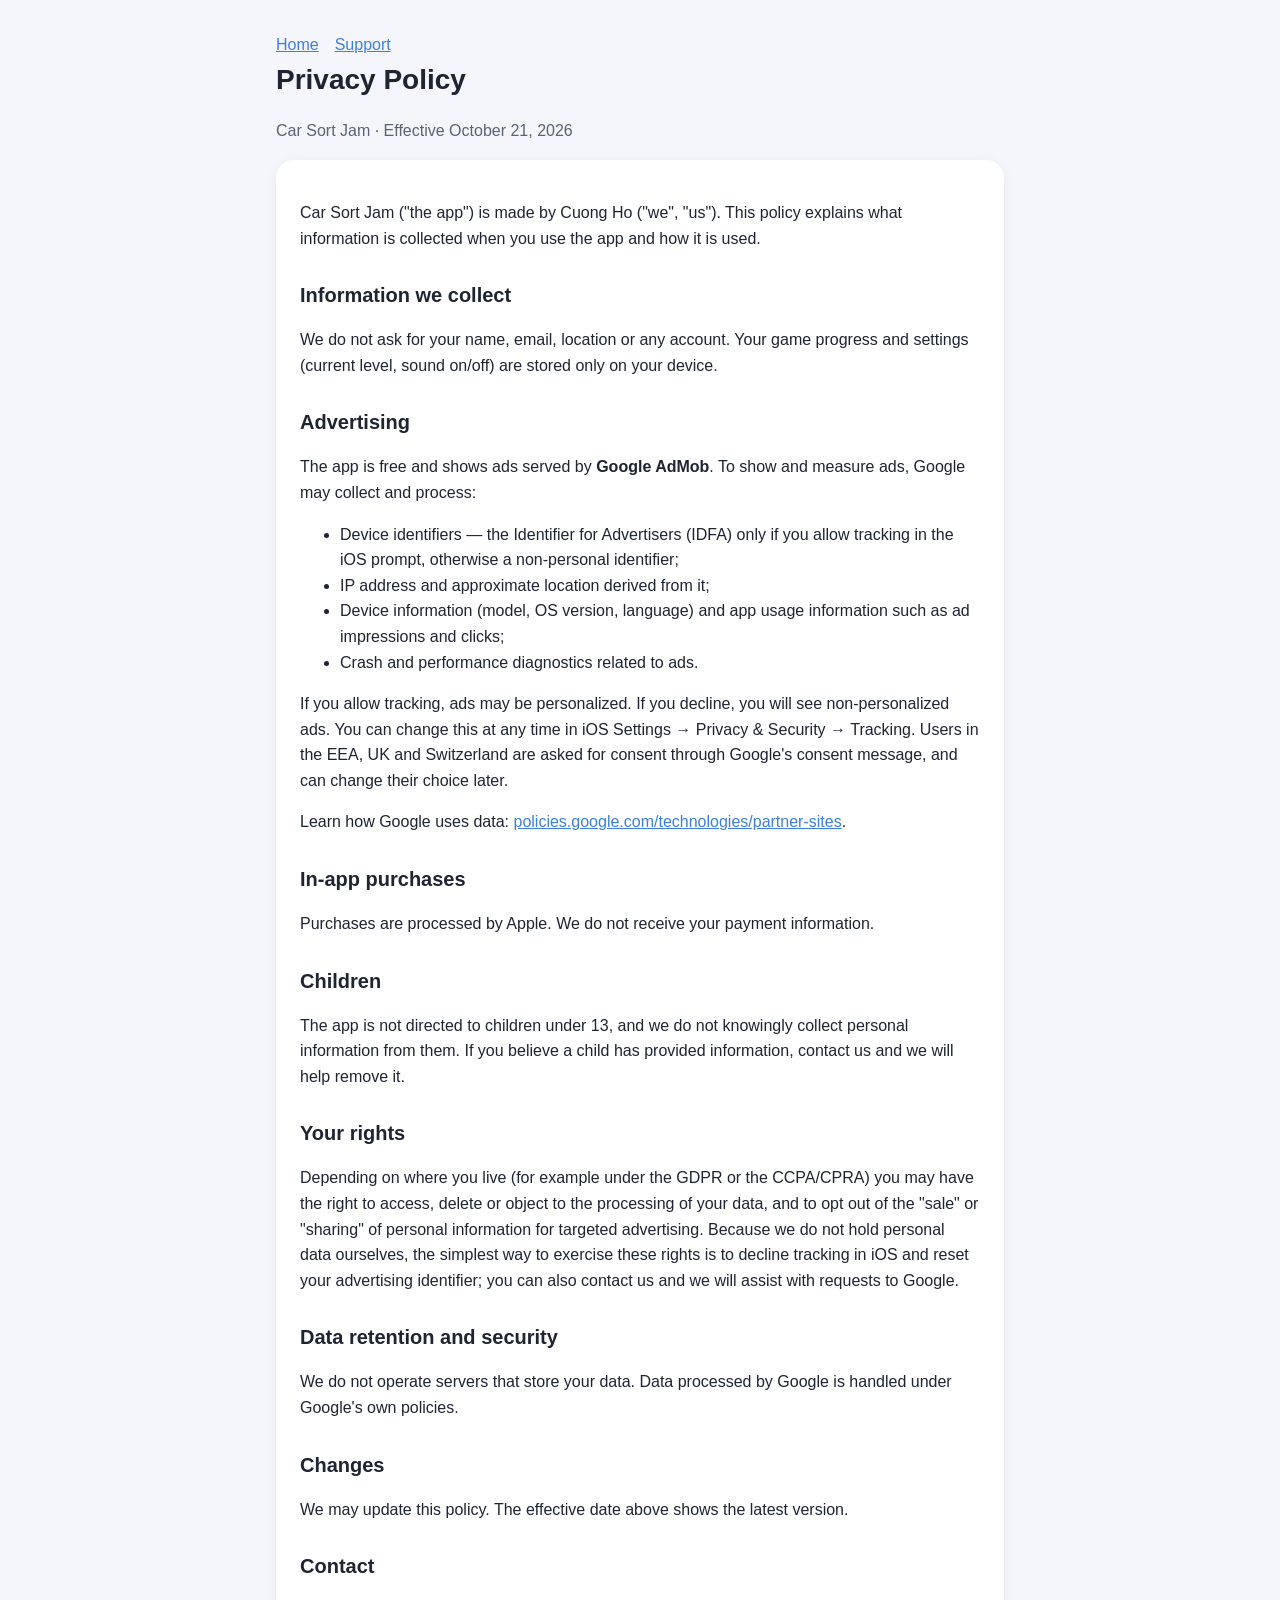
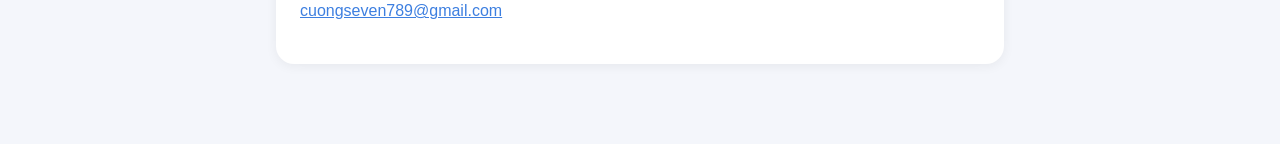
==== privacy.html @ 96fc63b2 "Site: privacy policy, support, app-ads.txt" ====
<!doctype html><html lang="en"><head><meta charset="utf-8"><meta name="viewport" content="width=device-width,initial-scale=1">
<title>Car Sort Jam Privacy Policy</title><link rel="stylesheet" href="style.css"></head><body><main>
<nav><a href="index.html">Home</a><a href="support.html">Support</a></nav>
<h1>Privacy Policy</h1><p class="muted">Car Sort Jam · Effective October 21, 2026</p>
<div class="card">
<p>Car Sort Jam ("the app") is made by Cuong Ho ("we", "us"). This policy explains what information is collected when you use the app and how it is used.</p>
<h2>Information we collect</h2>
<p>We do not ask for your name, email, location or any account. Your game progress and settings (current level, sound on/off) are stored only on your device.</p>
<h2>Advertising</h2>
<p>The app is free and shows ads served by <b>Google AdMob</b>. To show and measure ads, Google may collect and process:</p>
<ul><li>Device identifiers — the Identifier for Advertisers (IDFA) only if you allow tracking in the iOS prompt, otherwise a non-personal identifier;</li>
<li>IP address and approximate location derived from it;</li>
<li>Device information (model, OS version, language) and app usage information such as ad impressions and clicks;</li>
<li>Crash and performance diagnostics related to ads.</li></ul>
<p>If you allow tracking, ads may be personalized. If you decline, you will see non-personalized ads. You can change this at any time in iOS Settings → Privacy &amp; Security → Tracking. Users in the EEA, UK and Switzerland are asked for consent through Google's consent message, and can change their choice later.</p>
<p>Learn how Google uses data: <a href="https://policies.google.com/technologies/partner-sites">policies.google.com/technologies/partner-sites</a>.</p>
<h2>In-app purchases</h2>
<p>Purchases are processed by Apple. We do not receive your payment information.</p>
<h2>Children</h2>
<p>The app is not directed to children under 13, and we do not knowingly collect personal information from them. If you believe a child has provided information, contact us and we will help remove it.</p>
<h2>Your rights</h2>
<p>Depending on where you live (for example under the GDPR or the CCPA/CPRA) you may have the right to access, delete or object to the processing of your data, and to opt out of the "sale" or "sharing" of personal information for targeted advertising. Because we do not hold personal data ourselves, the simplest way to exercise these rights is to decline tracking in iOS and reset your advertising identifier; you can also contact us and we will assist with requests to Google.</p>
<h2>Data retention and security</h2>
<p>We do not operate servers that store your data. Data processed by Google is handled under Google's own policies.</p>
<h2>Changes</h2>
<p>We may update this policy. The effective date above shows the latest version.</p>
<h2>Contact</h2>
<p><a href="mailto:cuongseven789@gmail.com">cuongseven789@gmail.com</a></p>
</div></main></body></html>
---- style.css ----
:root{--bg:#f4f6fb;--card:#fff;--ink:#1f2433;--muted:#5b6275;--accent:#3d7fe0}
@media (prefers-color-scheme:dark){:root{--bg:#141821;--card:#1d2230;--ink:#e9ecf3;--muted:#a3abc0;--accent:#6aa0ff}}
*{box-sizing:border-box}body{margin:0;background:var(--bg);color:var(--ink);font:16px/1.6 -apple-system,BlinkMacSystemFont,"Segoe UI",Roboto,sans-serif}
main{max-width:760px;margin:0 auto;padding:32px 16px 64px}
.card{background:var(--card);border-radius:18px;padding:24px;margin:16px 0;box-shadow:0 2px 12px rgba(0,0,0,.06)}
h1{font-size:28px;margin:0 0 4px}h2{font-size:20px;margin:28px 0 8px}p,li{color:var(--ink)}small,.muted{color:var(--muted)}
a{color:var(--accent)}nav a{margin-right:16px}
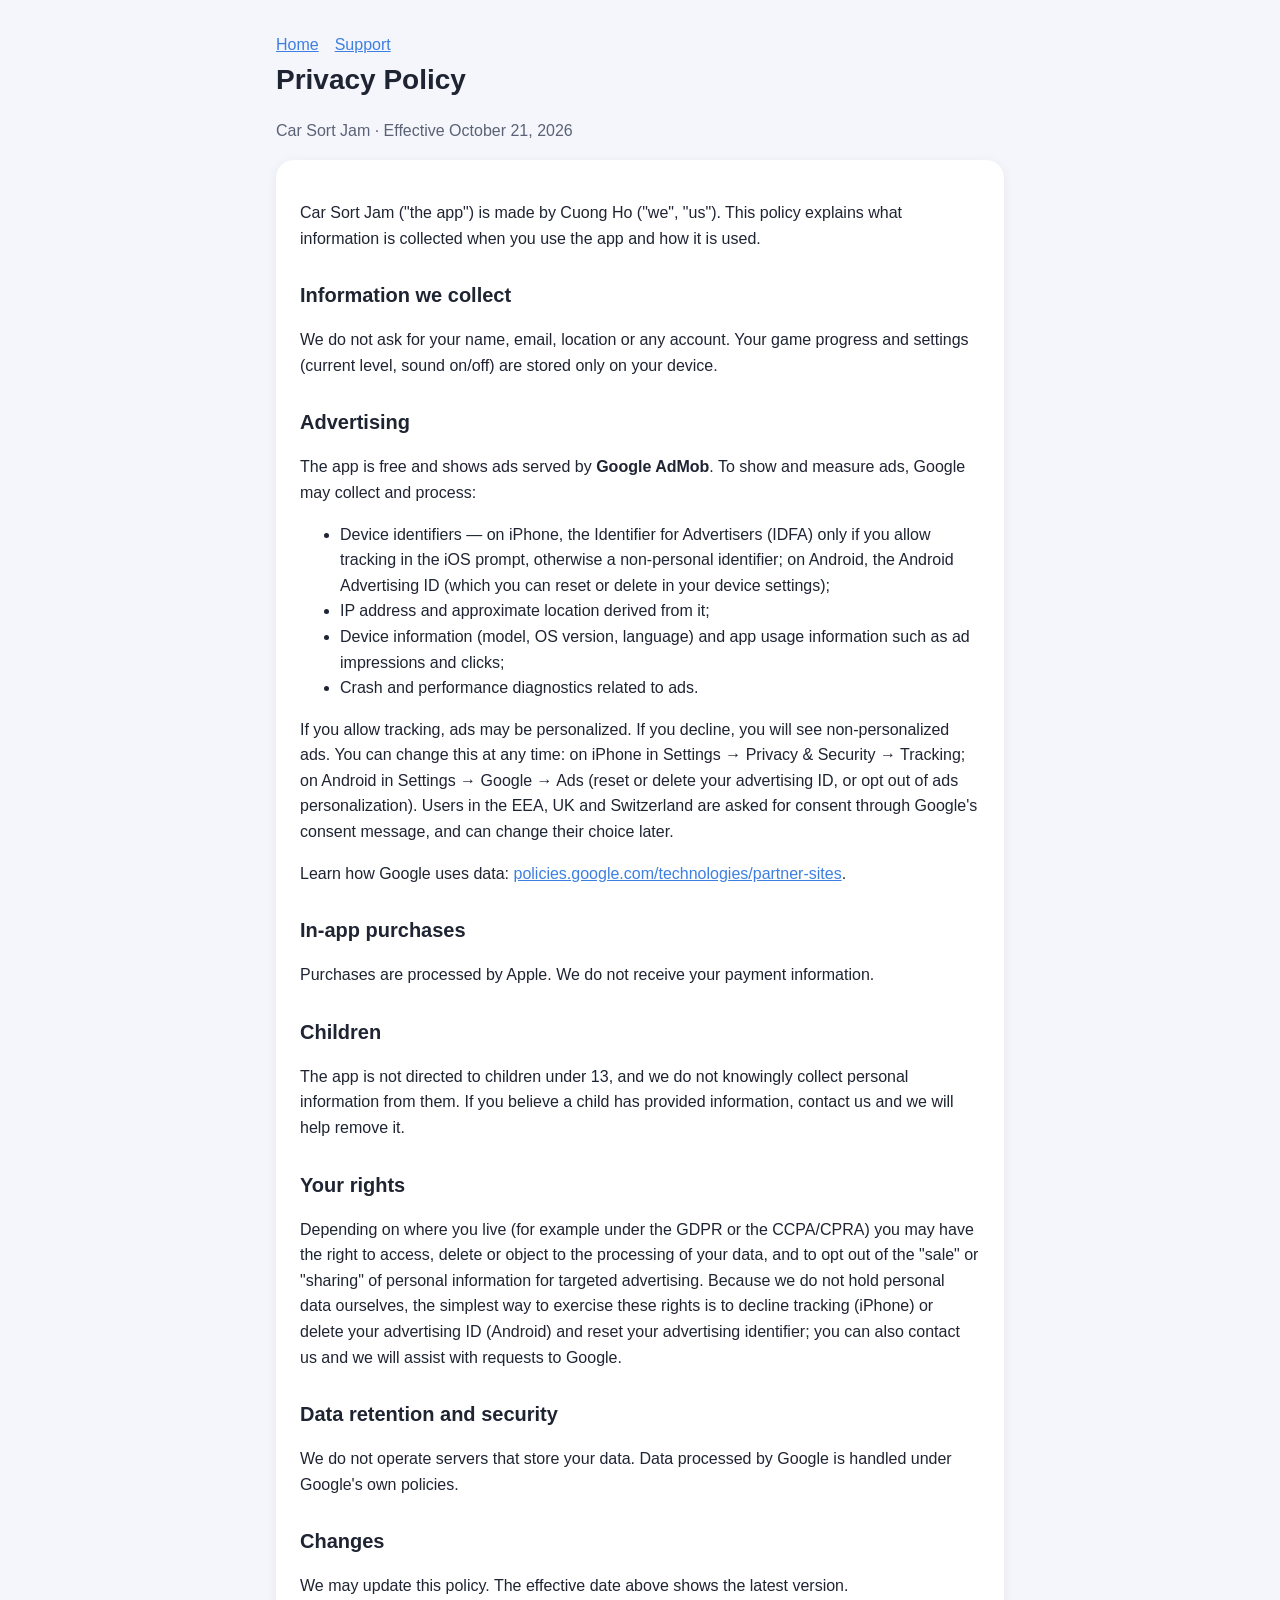
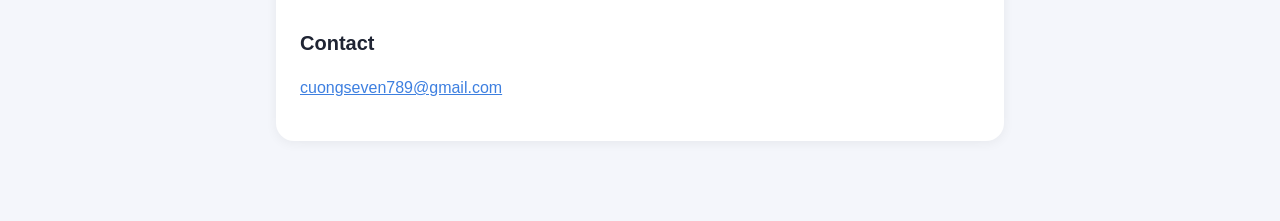
==== commit 91faa9d8: "Privacy: cover Android advertising ID" ====
--- a/privacy.html
+++ b/privacy.html
@@ -8,18 +8,18 @@
 <p>We do not ask for your name, email, location or any account. Your game progress and settings (current level, sound on/off) are stored only on your device.</p>
 <h2>Advertising</h2>
 <p>The app is free and shows ads served by <b>Google AdMob</b>. To show and measure ads, Google may collect and process:</p>
-<ul><li>Device identifiers — the Identifier for Advertisers (IDFA) only if you allow tracking in the iOS prompt, otherwise a non-personal identifier;</li>
+<ul><li>Device identifiers — on iPhone, the Identifier for Advertisers (IDFA) only if you allow tracking in the iOS prompt, otherwise a non-personal identifier; on Android, the Android Advertising ID (which you can reset or delete in your device settings);</li>
 <li>IP address and approximate location derived from it;</li>
 <li>Device information (model, OS version, language) and app usage information such as ad impressions and clicks;</li>
 <li>Crash and performance diagnostics related to ads.</li></ul>
-<p>If you allow tracking, ads may be personalized. If you decline, you will see non-personalized ads. You can change this at any time in iOS Settings → Privacy &amp; Security → Tracking. Users in the EEA, UK and Switzerland are asked for consent through Google's consent message, and can change their choice later.</p>
+<p>If you allow tracking, ads may be personalized. If you decline, you will see non-personalized ads. You can change this at any time: on iPhone in Settings → Privacy &amp; Security → Tracking; on Android in Settings → Google → Ads (reset or delete your advertising ID, or opt out of ads personalization). Users in the EEA, UK and Switzerland are asked for consent through Google's consent message, and can change their choice later.</p>
 <p>Learn how Google uses data: <a href="https://policies.google.com/technologies/partner-sites">policies.google.com/technologies/partner-sites</a>.</p>
 <h2>In-app purchases</h2>
 <p>Purchases are processed by Apple. We do not receive your payment information.</p>
 <h2>Children</h2>
 <p>The app is not directed to children under 13, and we do not knowingly collect personal information from them. If you believe a child has provided information, contact us and we will help remove it.</p>
 <h2>Your rights</h2>
-<p>Depending on where you live (for example under the GDPR or the CCPA/CPRA) you may have the right to access, delete or object to the processing of your data, and to opt out of the "sale" or "sharing" of personal information for targeted advertising. Because we do not hold personal data ourselves, the simplest way to exercise these rights is to decline tracking in iOS and reset your advertising identifier; you can also contact us and we will assist with requests to Google.</p>
+<p>Depending on where you live (for example under the GDPR or the CCPA/CPRA) you may have the right to access, delete or object to the processing of your data, and to opt out of the "sale" or "sharing" of personal information for targeted advertising. Because we do not hold personal data ourselves, the simplest way to exercise these rights is to decline tracking (iPhone) or delete your advertising ID (Android) and reset your advertising identifier; you can also contact us and we will assist with requests to Google.</p>
 <h2>Data retention and security</h2>
 <p>We do not operate servers that store your data. Data processed by Google is handled under Google's own policies.</p>
 <h2>Changes</h2>
--- a/style.css
+++ b/style.css
@@ -5,3 +5,17 @@
 .card{background:var(--card);border-radius:18px;padding:24px;margin:16px 0;box-shadow:0 2px 12px rgba(0,0,0,.06)}
 h1{font-size:28px;margin:0 0 4px}h2{font-size:20px;margin:28px 0 8px}p,li{color:var(--ink)}small,.muted{color:var(--muted)}
 a{color:var(--accent)}nav a{margin-right:16px}
+.hero{padding:24px 0 8px}.lead{font-size:19px;margin:6px 0}
+h3{font-size:19px;margin:0 0 6px}
+.game{display:flex;gap:20px;align-items:flex-start}
+.icon{width:96px;height:96px;border-radius:22px;flex:none;box-shadow:0 2px 8px rgba(0,0,0,.12);object-fit:cover}
+.icon.logo{object-fit:contain;background:#4b2f6e;padding:8px}
+.info{min-width:0}
+.tag{display:inline-block;font-size:12px;font-weight:600;padding:2px 10px;border-radius:999px;vertical-align:middle;margin-left:6px}
+.tag.live{background:#dff5e6;color:#1d7a3d}.tag.soon{background:#fff1d6;color:#9a6300}
+@media (prefers-color-scheme:dark){.tag.live{background:#1d3a28;color:#8fe0a8}.tag.soon{background:#3d3015;color:#ffd27a}}
+.btn{display:inline-block;background:var(--accent);color:#fff!important;text-decoration:none;padding:6px 16px;border-radius:999px;font-weight:600}
+nav{display:flex;flex-wrap:wrap;gap:8px 16px;align-items:center}nav a{margin-right:0}
+.values{margin:0;padding-left:20px}.values li{margin:6px 0}
+footer{margin-top:32px;font-size:14px}
+@media (max-width:520px){.game{flex-direction:column;gap:12px}.icon{width:72px;height:72px;border-radius:16px}}
